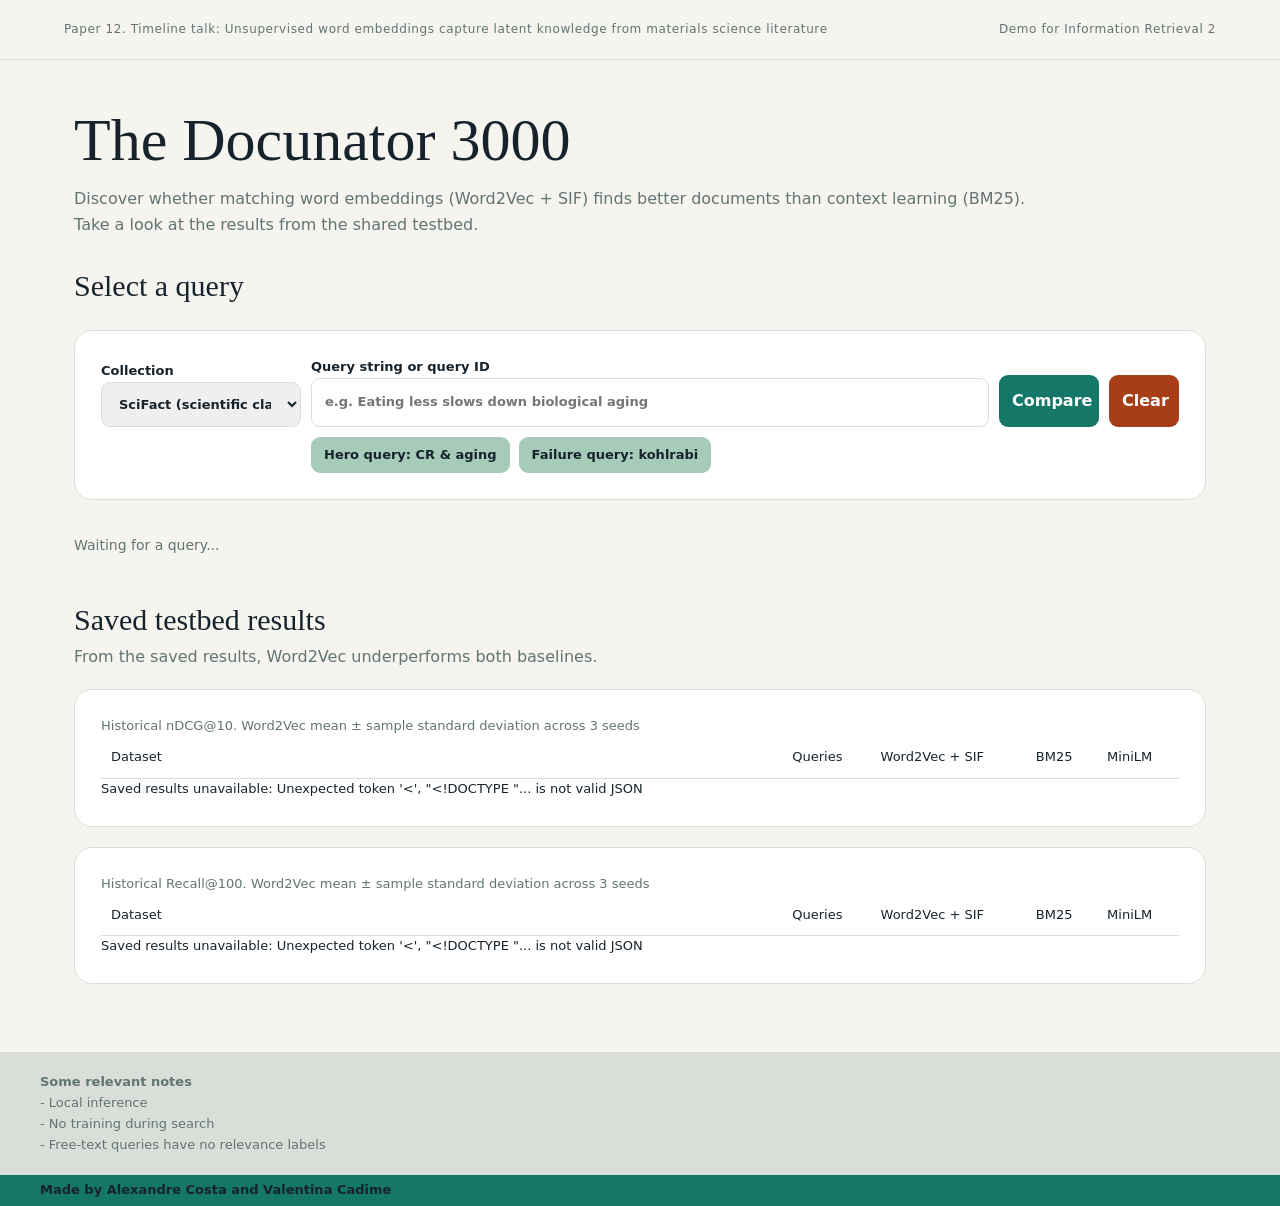
==== web/index.html @ 288de705 "new format for repo" ====
<!doctype html>
<html lang="en">
    <head>
        <meta charset="utf-8">
        <meta name="viewport" content="width=device-width, initial-scale=1">
        <title>Context Lab · IR2 demo</title>
        <link rel="stylesheet" href="styles.css">
        <script src="script.js" defer></script>
    </head>
    <body>
        <header>
            <span>Paper 12. Timeline talk: Unsupervised word embeddings capture latent knowledge from materials science literature</span>
            <span>Demo for Information Retrieval 2</span>
        </header>

        <main>
            <section>
                <h1>The Docunator 3000</h1>
                <p>Discover whether matching word embeddings (Word2Vec + SIF) finds better documents than context learning (BM25). <br>
                   Take a look at the results from the shared testbed.</p>
            </section>

            
            <section>
                <h2>Select a query</h2>
                <div class="panel">
                    <form id="search">
                        <div class="controls">
                            <label>
                                Collection
                                <select id="dataset">
                                    <option value="scifact">SciFact (scientific claims)</option>
                                    <option value="nfcorpus">NFCorpus (medical queries)</option>
                                    <option value="arguana">ArguAna (arguments)</option>
                                </select>
                            </label>
                            <label>
                                Query string or query ID
                                <input id="query" required maxlength="4000" placeholder="e.g. Eating less slows down biological aging" autocomplete="off">
                            </label>
                            <div class="buttons">
                                <button id="submit">Compare</button>
                                <button type="button" id="wildcard">Clear</button>
                            </div>
                        </div>
                    </form>

                    <div class="presets">
                        <button type="button" data-dataset="scifact" data-query="212">Hero query: CR & aging</button>
                        <button type="button" data-dataset="nfcorpus" data-query="PLAIN-1473">Failure query: kohlrabi</button>
                    </div>

                </div>
            </section>

            <p id="status" class="notice">Waiting for a query...</p>

            <section id="output" hidden>
                <h2>Results for...</h2>
                <p id="query-title"></p>
                <p id="labels"></p>
                <p id="notes"></p>
                <p id="notes-mandatory"></p>
                <div class="columns">
                    <section class="column">
                        <h3>BM25</h3>
                        <div id="bm25"></div>
                    </section>
                    <section class="column">
                        <h3>Word2Vec + SIF</h3>
                        <div id="word2vec"></div>
                    </section>
                </div>
            </section>

            <section>
                <h2>Saved testbed results</h2>
                <p>From the saved results, Word2Vec underperforms both baselines.</p>
                <div class="panel scroll">
                    <table>
                        <caption>Historical nDCG@10. Word2Vec mean ± sample standard deviation across 3 seeds</caption>
                        <thead>
                            <tr>
                                <th>Dataset</th>
                                <th>Queries</th>
                                <th>Word2Vec + SIF</th>
                                <th>BM25</th>
                                <th>MiniLM</th>
                            </tr>
                        </thead>
                        <tbody id="scores"></tbody>
                    </table>
                </div>
                <div class="panel scroll">
                    <table>
                        <caption>Historical Recall@100. Word2Vec mean ± sample standard deviation across 3 seeds</caption>
                        <thead>
                            <tr>
                                <th>Dataset</th>
                                <th>Queries</th>
                                <th>Word2Vec + SIF</th>
                                <th>BM25</th>
                                <th>MiniLM</th>
                            </tr>
                        </thead>
                        <tbody id="recall-scores"></tbody>
                    </table>
                </div>
            </section>
        </main>
        <footer>
            <strong>Some relevant notes</strong>
            <br>
            <span>- Local inference</span>
            <br>
            <span>- No training during search</span>
            <br>
            <span>- Free-text queries have no relevance labels</span>
            <br>
        </footer>
        <p class="credits">Made by Alexandre Costa and Valentina Cadime</p>
    </body>
</html>
---- web/styles.css ----
@import url('https://fonts.googleapis.com/css2?family=Source+Serif+4:wght@400;500;600&display=swap');

:root {
    --ink: #17232c;
    --muted: #627474;
    --teal: #147768;
    --red: #a83e18;
    --lime: #a6cbb9;
    --paper: #f5f4ef;
    --line: #d9dfd8;
}

* {
    box-sizing: border-box;
}

body {
    margin: 0;
    background: var(--paper);
    color: var(--ink);
    font: 16px/1.6 system-ui, sans-serif;
}

header {
    border-bottom: 1px solid var(--line);
    padding: 20px 5%;
    display: flex;
    justify-content: space-between;
    gap: 15px;
}

header span {
    font-size: 12px;
    letter-spacing: .05em;
    color: var(--muted);
}

main {
    max-width: 1180px;
    margin: auto;
    padding: 0px 24px 48px;
}

h1 {
    font-family: "EB Garamond", serif;
    font-optical-sizing: auto;
    font-weight: 400;
    font-style: normal;
    font-size: 60px;
    line-height: 1;
    margin-bottom: 0;
}

/* font: 28px "STIX Two Text", serif;*/
h2{
    font-family: "EB Garamond", serif;
    font-optical-sizing: auto;
    font-weight: 400;
    font-style: normal;
    font-size: 30px;
    margin-bottom: 0;
}

p {
    color: var(--muted);
}

h2 + p{
    margin-block: 0;
}

#query-title{
    font-family: "EB Garamond", serif;
    font-style: italic;
    font-size: 24px;
    color: var(--ink);
    text-align: center;
}

#labels{
    text-align: center;
    margin: 0px;
}

#notes, #notes-mandatory{
    background: var(--line);
    border: 1px solid var(--muted);
    border-radius: 18px;
    padding: 10px 20px;
    margin: 20px 0;
}

.panel {
    background: white;
    border: 1px solid var(--line);
    border-radius: 18px;
    padding: 26px;
    margin: 20px 0;
}

.controls {
    display: grid;
    grid-template-columns: 200px 1fr 180px;
    gap: 10px;
    align-items: end;
}

.buttons{
    display: grid;
    grid-template-columns: 100px 70px;
    gap: 10px;
}

label {
    font-size: 13px;
    font-weight: 600;
    display: block;
}

input, select, button {
    font: inherit;
    border-radius: 9px;
    padding: 13px;
    border: 1px solid var(--line);
    width: 100%;
    color: var(--ink);
}

#wildcard {
    background: var(--red);
}

button {
    cursor: pointer;
    background: var(--teal);
    color: white;
    border: 0;
    font-weight: 600;
}

button:disabled {
    opacity: .5;
    cursor: wait;
}

input:focus, select:focus, button:focus-visible {
    outline: 1px solid var(--lime);
}

.presets {
    display: flex;
    gap: 9px;
    flex-wrap: wrap;
    margin-top: 10px;
    margin-left: 210px;
}

.presets button {
    width: auto;
    background: var(--lime);
    color: var(--ink);
    padding: 8px 13px;
    font-size: 13px;
}

.notice {
    font-size: 14px;
    padding: 14px 0;
    min-height: 45px;
}

.columns {
    display: grid;
    grid-template-columns: 1fr 1fr;
    gap: 70px;
}

.column {
    min-width: 0;
}

.terms span{
    font-size: 13px;
}

.card {
    background: white;
    border: 1px solid var(--line);
    padding: 16px 20px;
    border-radius: 12px;
    margin: 12px 0;
}

h4 {
    margin: 5px 0;
    font-family: "Source Serif 4", serif;
    font-optical-sizing: auto;
    font-weight: 500;
    font-style: normal;
    font-size: 16px;
    margin-bottom: 0;
    line-height: 1;
}

.card small {
    color: var(--muted);
}

.badge {
    font-size: 11px;
    background: var(--lime);
    color: var(--ink);
    padding: 3px 8px 5px;
    border-radius: 20px;
}

.rank {
    font-size: 12px;
    color: var(--teal);
    font-weight: bold;
}

.card p {
    font-size: 14px;
}

.card summary {
    cursor: pointer;
    font-size: 13px;
    color: var(--muted);
}

.relevance {
    background: var(--lime);
    border: 1px solid var(--line);
    border-radius: 18px;
    padding: 24px;
    margin: 40px 0;
}

.relevance p{
    color: var(--ink);
    font-size: 16px;
    font-weight: 600;
    margin: 0px 0px 10px;
    
}

.relevance span{
    font-size: 13px;
    font-weight: 600;
}

.relevance h4{
    font-size: 13px;
}

table {
    border-collapse: collapse;
    width: 100%;
    font-size: 13px;
}

th,
td {
    text-align: left;
    padding: 10px;
    border-bottom: 1px solid var(--line);
}

th {
    font-weight: 500;
}

caption {
    text-align: left;
    font-size: 13px;
    color: var(--muted);
}

.scroll {
    overflow: auto;
}

footer {
    background: var(--line);
    padding: 20px 40px;
    font-size: 13px;
    color: var(--muted);
}

.credits{
    background: var(--teal);
    color: var(--ink);
    font-size: 13px;
    font-weight: 600;
    margin: 0;
    padding: 5px 40px;
}

[hidden] {
    display: none !important;
}

@media (max-width: 700px) {
    main {
        padding: 28px 16px;
    }

    .columns {
        grid-template-columns: 1fr;
    }

    .controls {
        grid-template-columns: 1fr;
    }

    .presets {
    margin-left: 0px;
    }

    .panel {
        padding: 18px;
    }

    header {
        display: none;
    }
}
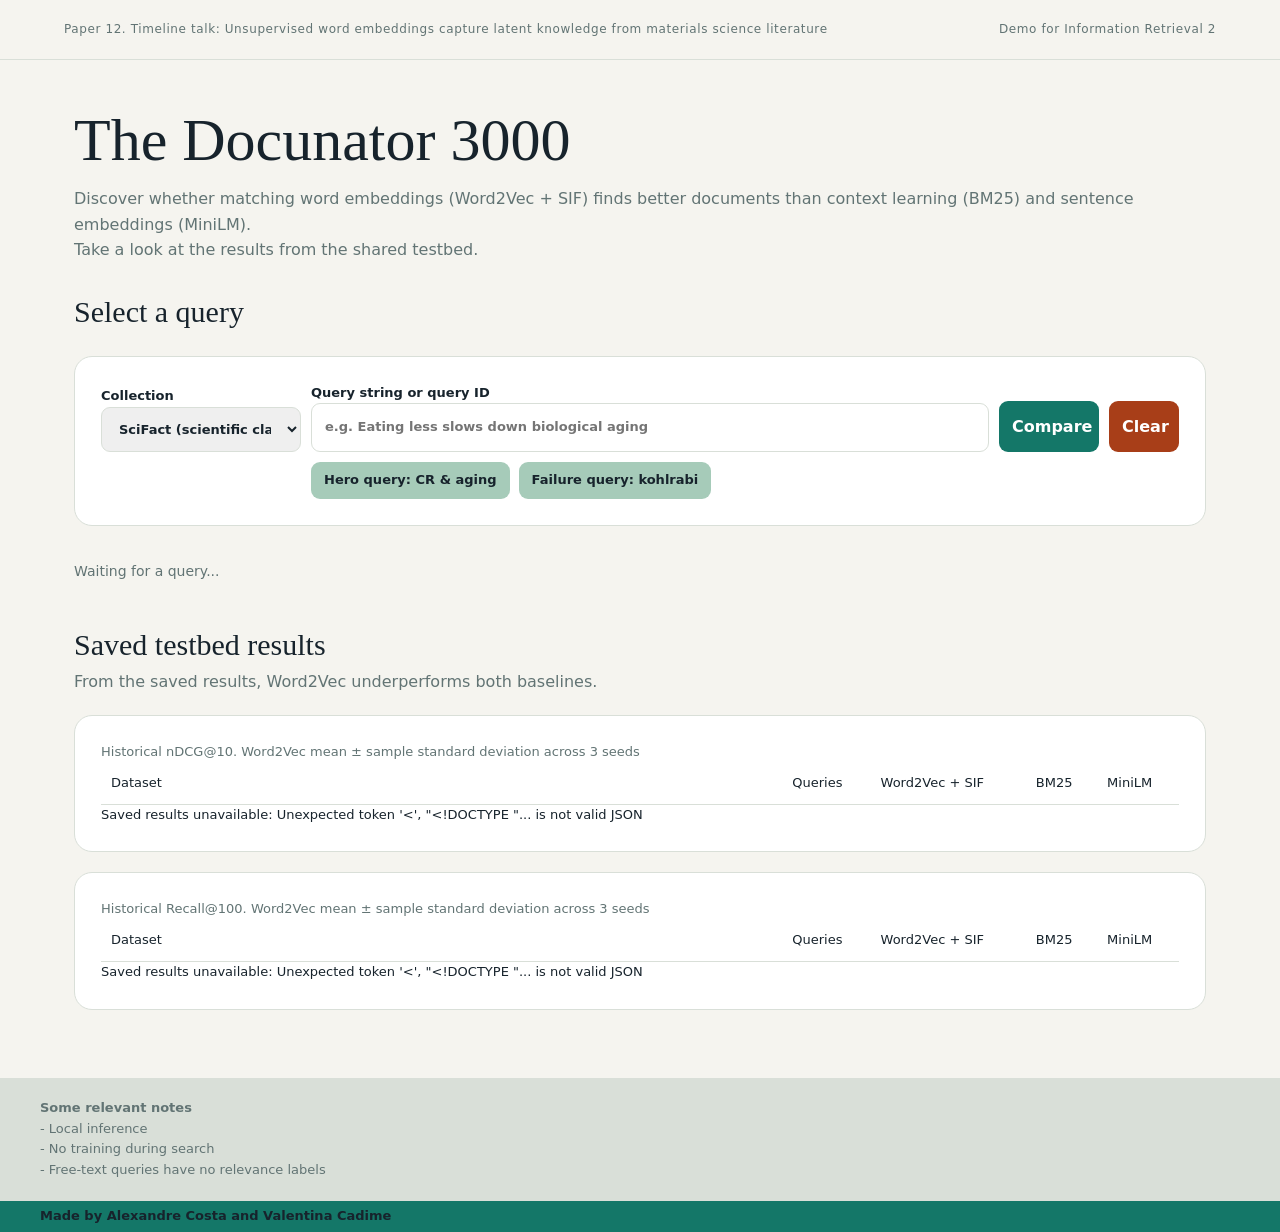
==== commit 95c13791: "added minilm to website and demo.dm" ====
--- a/web/index.html
+++ b/web/index.html
@@ -16,7 +16,7 @@
         <main>
             <section>
                 <h1>The Docunator 3000</h1>
-                <p>Discover whether matching word embeddings (Word2Vec + SIF) finds better documents than context learning (BM25). <br>
+                <p>Discover whether matching word embeddings (Word2Vec + SIF) finds better documents than context learning (BM25) and sentence embeddings (MiniLM).<br>
                    Take a look at the results from the shared testbed.</p>
             </section>
 
@@ -70,6 +70,10 @@
                         <h3>Word2Vec + SIF</h3>
                         <div id="word2vec"></div>
                     </section>
+                    <section class="column">
+                        <h3>MiniLM</h3>
+                        <div id="minilm"></div>
+                    </section>
                 </div>
             </section>
 
--- a/web/styles.css
+++ b/web/styles.css
@@ -171,8 +171,8 @@
 
 .columns {
     display: grid;
-    grid-template-columns: 1fr 1fr;
-    gap: 70px;
+    grid-template-columns: repeat(3, minmax(0, 1fr));
+    gap: 24px;
 }
 
 .column {
